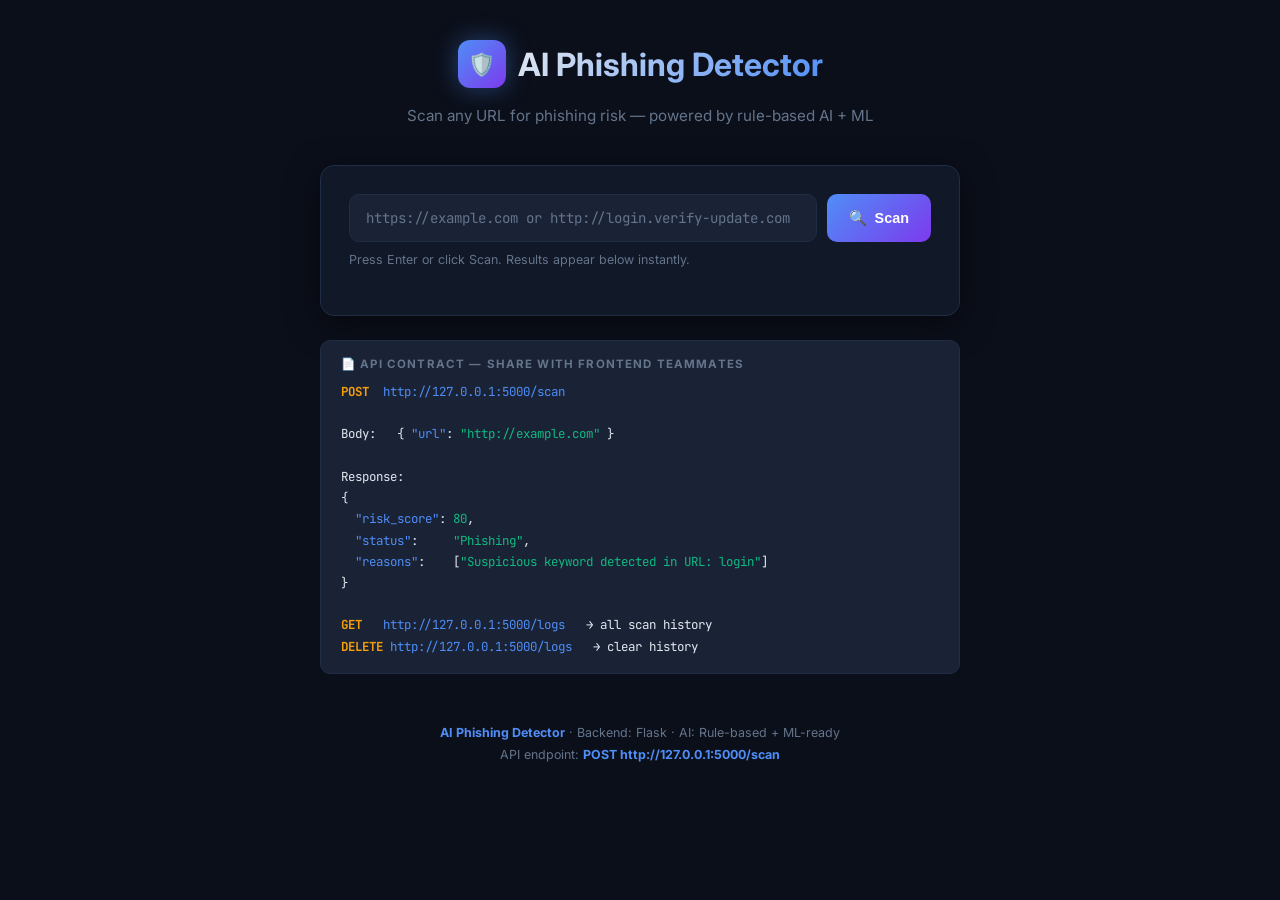
==== frontend/index.html @ 64badcbd "Added test frontend UI" ====
<!DOCTYPE html>
<html lang="en">
<head>
  <meta charset="UTF-8" />
  <meta name="viewport" content="width=device-width, initial-scale=1.0" />
  <title>AI Phishing Detector</title>
  <meta name="description" content="Real-time AI-powered phishing URL detection. Scan any URL instantly for phishing risk score, status, and detailed reasons." />
  <link rel="preconnect" href="https://fonts.googleapis.com" />
  <link rel="preconnect" href="https://fonts.gstatic.com" crossorigin />
  <link href="https://fonts.googleapis.com/css2?family=Inter:wght@300;400;500;600;700&family=JetBrains+Mono:wght@400;600&display=swap" rel="stylesheet" />
  <style>
    /* ── Design tokens ─────────────────────────────────────────── */
    :root {
      --bg:        #0b0f1a;
      --surface:   #111827;
      --surface2:  #1a2235;
      --border:    #1f2d45;
      --accent:    #4f8ef7;
      --accent-glow: rgba(79,142,247,0.25);
      --safe:      #10b981;
      --safe-bg:   rgba(16,185,129,0.12);
      --warn:      #f59e0b;
      --warn-bg:   rgba(245,158,11,0.12);
      --danger:    #ef4444;
      --danger-bg: rgba(239,68,68,0.12);
      --text:      #e2e8f0;
      --muted:     #64748b;
      --radius:    14px;
      --shadow:    0 8px 32px rgba(0,0,0,0.5);
    }

    /* ── Reset ─────────────────────────────────────────────────── */
    *, *::before, *::after { box-sizing: border-box; margin: 0; padding: 0; }
    html { scroll-behavior: smooth; }
    body {
      font-family: 'Inter', sans-serif;
      background: var(--bg);
      color: var(--text);
      min-height: 100vh;
      display: flex;
      flex-direction: column;
      align-items: center;
      padding: 40px 16px 80px;
    }

    /* ── Header ────────────────────────────────────────────────── */
    header {
      text-align: center;
      margin-bottom: 40px;
    }
    .logo {
      display: inline-flex;
      align-items: center;
      gap: 12px;
      margin-bottom: 12px;
    }
    .shield-icon {
      width: 48px; height: 48px;
      background: linear-gradient(135deg, #4f8ef7, #7c3aed);
      border-radius: 12px;
      display: flex; align-items: center; justify-content: center;
      font-size: 22px;
      box-shadow: 0 0 24px rgba(79,142,247,0.4);
      animation: pulse-glow 3s ease-in-out infinite;
    }
    @keyframes pulse-glow {
      0%, 100% { box-shadow: 0 0 24px rgba(79,142,247,0.4); }
      50%       { box-shadow: 0 0 40px rgba(79,142,247,0.7); }
    }
    header h1 {
      font-size: 2rem; font-weight: 700;
      background: linear-gradient(135deg, #e2e8f0, #4f8ef7);
      -webkit-background-clip: text; -webkit-text-fill-color: transparent;
    }
    header p { color: var(--muted); font-size: 0.95rem; margin-top: 6px; }

    /* ── Card wrapper ──────────────────────────────────────────── */
    .card {
      background: var(--surface);
      border: 1px solid var(--border);
      border-radius: var(--radius);
      padding: 28px;
      box-shadow: var(--shadow);
      width: 100%; max-width: 640px;
    }

    /* ── Search bar ────────────────────────────────────────────── */
    .input-row {
      display: flex; gap: 10px;
      margin-bottom: 10px;
    }
    #urlInput {
      flex: 1;
      background: var(--surface2);
      border: 1px solid var(--border);
      border-radius: 10px;
      padding: 14px 16px;
      color: var(--text);
      font-family: 'JetBrains Mono', monospace;
      font-size: 0.88rem;
      outline: none;
      transition: border-color 0.2s, box-shadow 0.2s;
    }
    #urlInput::placeholder { color: var(--muted); }
    #urlInput:focus {
      border-color: var(--accent);
      box-shadow: 0 0 0 3px var(--accent-glow);
    }
    #scanBtn {
      background: linear-gradient(135deg, #4f8ef7, #7c3aed);
      border: none; border-radius: 10px;
      color: #fff; font-weight: 600; font-size: 0.9rem;
      padding: 14px 22px; cursor: pointer;
      white-space: nowrap;
      transition: opacity 0.2s, transform 0.1s;
      display: flex; align-items: center; gap: 8px;
    }
    #scanBtn:hover  { opacity: 0.9; }
    #scanBtn:active { transform: scale(0.97); }
    #scanBtn:disabled { opacity: 0.5; cursor: not-allowed; }

    .hint { color: var(--muted); font-size: 0.78rem; margin-bottom: 20px; }

    /* ── Divider ───────────────────────────────────────────────── */
    .divider { border: none; border-top: 1px solid var(--border); margin: 20px 0; }

    /* ── Result area ───────────────────────────────────────────── */
    #resultArea { display: none; }

    /* Status badge */
    .badge {
      display: inline-block;
      padding: 5px 14px; border-radius: 999px;
      font-size: 0.78rem; font-weight: 700; letter-spacing: 0.08em;
      text-transform: uppercase;
    }
    .badge.safe    { background: var(--safe-bg);   color: var(--safe);   border: 1px solid var(--safe);   }
    .badge.warn    { background: var(--warn-bg);   color: var(--warn);   border: 1px solid var(--warn);   }
    .badge.danger  { background: var(--danger-bg); color: var(--danger); border: 1px solid var(--danger); }

    /* Score row */
    .score-row {
      display: flex; align-items: center; justify-content: space-between;
      margin-bottom: 14px;
    }
    .score-number {
      font-family: 'JetBrains Mono', monospace;
      font-size: 3rem; font-weight: 700; line-height: 1;
    }
    .score-number.safe   { color: var(--safe);   }
    .score-number.warn   { color: var(--warn);   }
    .score-number.danger { color: var(--danger); }

    /* Risk meter bar */
    .meter-track {
      height: 8px; border-radius: 999px;
      background: var(--surface2);
      overflow: hidden; margin-bottom: 20px;
    }
    .meter-fill {
      height: 100%; border-radius: 999px;
      transition: width 0.8s cubic-bezier(0.4,0,0.2,1),
                  background 0.6s ease;
    }

    /* Scanned URL */
    .scanned-url {
      font-family: 'JetBrains Mono', monospace;
      font-size: 0.8rem; color: var(--muted);
      word-break: break-all; margin-bottom: 16px;
    }
    .scanned-url span { color: var(--accent); }

    /* Reasons list */
    .reasons-label {
      font-size: 0.78rem; font-weight: 600;
      color: var(--muted); text-transform: uppercase;
      letter-spacing: 0.08em; margin-bottom: 10px;
    }
    #reasonsList { list-style: none; display: flex; flex-direction: column; gap: 8px; }
    #reasonsList li {
      display: flex; align-items: flex-start; gap: 10px;
      background: var(--surface2);
      border: 1px solid var(--border);
      border-radius: 8px;
      padding: 10px 14px;
      font-size: 0.875rem;
      line-height: 1.5;
      animation: slide-in 0.3s ease both;
    }
    #reasonsList li .icon { font-size: 1rem; flex-shrink: 0; margin-top: 1px; }
    @keyframes slide-in {
      from { opacity: 0; transform: translateY(6px); }
      to   { opacity: 1; transform: translateY(0);   }
    }

    /* Error box */
    #errorBox {
      display: none;
      background: var(--danger-bg);
      border: 1px solid var(--danger);
      border-radius: 10px;
      padding: 12px 16px;
      color: var(--danger);
      font-size: 0.875rem;
      margin-top: 12px;
    }

    /* Spinner */
    .spinner {
      width: 18px; height: 18px;
      border: 2px solid rgba(255,255,255,0.3);
      border-top-color: #fff;
      border-radius: 50%;
      animation: spin 0.7s linear infinite;
    }
    @keyframes spin { to { transform: rotate(360deg); } }

    /* ── History section ───────────────────────────────────────── */
    #historySection {
      display: none;
      margin-top: 28px; width: 100%; max-width: 640px;
    }
    #historySection h2 {
      font-size: 0.95rem; font-weight: 600;
      color: var(--muted); margin-bottom: 12px;
      display: flex; align-items: center; gap: 8px;
    }
    #historySection h2 .count-pill {
      background: var(--surface2);
      border: 1px solid var(--border);
      border-radius: 999px;
      font-size: 0.72rem; padding: 2px 8px;
      color: var(--accent);
    }
    .history-table { width: 100%; border-collapse: collapse; }
    .history-table th {
      text-align: left; font-size: 0.72rem;
      color: var(--muted); font-weight: 600;
      text-transform: uppercase; letter-spacing: 0.06em;
      padding: 0 12px 10px;
    }
    .history-table td {
      padding: 10px 12px;
      font-size: 0.82rem;
      border-top: 1px solid var(--border);
      vertical-align: middle;
    }
    .history-table tr:first-child td { border-top: none; }
    .history-table .url-cell {
      font-family: 'JetBrains Mono', monospace;
      max-width: 240px; overflow: hidden;
      text-overflow: ellipsis; white-space: nowrap;
      color: var(--muted);
    }
    .history-table .score-cell {
      font-family: 'JetBrains Mono', monospace;
      font-weight: 600;
    }

    /* ── Footer ─────────────────────────────────────────────────── */
    footer {
      margin-top: 48px; color: var(--muted);
      font-size: 0.78rem; text-align: center; line-height: 1.8;
    }
    footer strong { color: var(--accent); }

    /* ── API contract box ─────────────────────────────────────── */
    .api-box {
      margin-top: 24px;
      background: var(--surface2);
      border: 1px solid var(--border);
      border-radius: 10px;
      padding: 16px 20px;
    }
    .api-box .api-title {
      font-size: 0.72rem; font-weight: 700;
      text-transform: uppercase; letter-spacing: 0.1em;
      color: var(--muted); margin-bottom: 10px;
    }
    .api-box pre {
      font-family: 'JetBrains Mono', monospace;
      font-size: 0.78rem;
      color: var(--text);
      white-space: pre-wrap;
      line-height: 1.7;
    }
    .api-box .method { color: #f59e0b; font-weight: 700; }
    .api-box .key    { color: #4f8ef7; }
    .api-box .val    { color: #10b981; }
    .api-box .url-c  { color: var(--accent); }
  </style>
</head>
<body>

  <!-- Header -->
  <header>
    <div class="logo">
      <div class="shield-icon">🛡️</div>
      <h1>AI Phishing Detector</h1>
    </div>
    <p>Scan any URL for phishing risk — powered by rule-based AI + ML</p>
  </header>

  <!-- Scanner card -->
  <div class="card">
    <div class="input-row">
      <input
        id="urlInput"
        type="url"
        placeholder="https://example.com or http://login.verify-update.com"
        autocomplete="off"
        spellcheck="false"
      />
      <button id="scanBtn" onclick="scan()">
        <span id="btnIcon">🔍</span>
        <span id="btnText">Scan</span>
      </button>
    </div>
    <p class="hint">Press Enter or click Scan. Results appear below instantly.</p>

    <!-- Error -->
    <div id="errorBox"></div>

    <!-- Result -->
    <div id="resultArea">
      <hr class="divider" />
      <div class="score-row">
        <div>
          <div class="reasons-label" style="margin-bottom:4px">Risk Score</div>
          <span id="scoreNumber" class="score-number">0</span>
          <span style="color:var(--muted);font-size:1.1rem"> / 100</span>
        </div>
        <span id="statusBadge" class="badge">—</span>
      </div>

      <div class="meter-track">
        <div id="meterFill" class="meter-fill" style="width:0%"></div>
      </div>

      <p class="scanned-url">URL: <span id="scannedUrl"></span></p>

      <div class="reasons-label">Why this score?</div>
      <ul id="reasonsList"></ul>
    </div>
  </div>

  <!-- API contract (for Tanish / frontend teammate) -->
  <div style="width:100%;max-width:640px">
    <div class="api-box">
      <div class="api-title">📄 API Contract — share with frontend teammates</div>
      <pre>
<span class="method">POST</span>  <span class="url-c">http://127.0.0.1:5000/scan</span>

Body:   { <span class="key">"url"</span>: <span class="val">"http://example.com"</span> }

Response:
{
  <span class="key">"risk_score"</span>: <span class="val">80</span>,
  <span class="key">"status"</span>:     <span class="val">"Phishing"</span>,
  <span class="key">"reasons"</span>:    [<span class="val">"Suspicious keyword detected in URL: login"</span>]
}

<span class="method">GET</span>   <span class="url-c">http://127.0.0.1:5000/logs</span>   → all scan history
<span class="method">DELETE</span> <span class="url-c">http://127.0.0.1:5000/logs</span>   → clear history</pre>
    </div>
  </div>

  <!-- Scan history -->
  <section id="historySection">
    <h2>
      Scan History
      <span class="count-pill" id="historyCount">0 scans</span>
    </h2>
    <div class="card" style="padding:0;overflow:hidden">
      <table class="history-table">
        <thead>
          <tr>
            <th>URL</th>
            <th>Score</th>
            <th>Status</th>
            <th>Time</th>
          </tr>
        </thead>
        <tbody id="historyBody"></tbody>
      </table>
    </div>
  </section>

  <!-- Footer -->
  <footer>
    <strong>AI Phishing Detector</strong> · Backend: Flask · AI: Rule-based + ML-ready<br/>
    API endpoint: <strong>POST http://127.0.0.1:5000/scan</strong>
  </footer>

  <script src="script.js"></script>
</body>
</html>
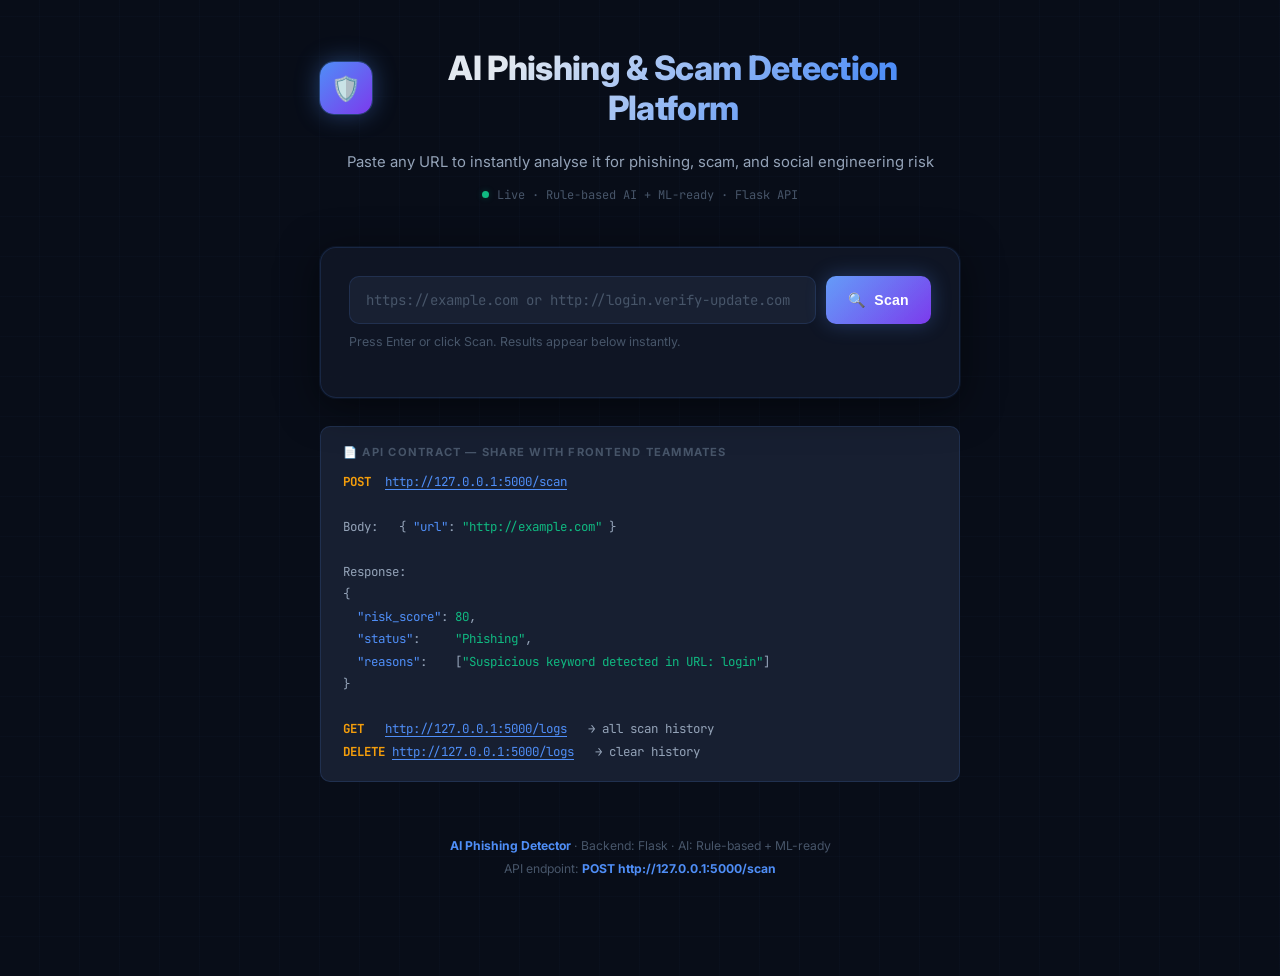
==== commit c410e087: "Added phishing scanner frontend interface" ====
--- a/frontend/index.html
+++ b/frontend/index.html
@@ -1,317 +1,41 @@
 <!DOCTYPE html>
 <html lang="en">
+
 <head>
   <meta charset="UTF-8" />
   <meta name="viewport" content="width=device-width, initial-scale=1.0" />
-  <title>AI Phishing Detector</title>
-  <meta name="description" content="Real-time AI-powered phishing URL detection. Scan any URL instantly for phishing risk score, status, and detailed reasons." />
+  <title>AI Phishing &amp; Scam Detection Platform</title>
+  <meta name="description"
+    content="Real-time AI-powered phishing and scam URL detection. Scan any URL instantly for risk score, threat status, and detailed reasons." />
   <link rel="preconnect" href="https://fonts.googleapis.com" />
   <link rel="preconnect" href="https://fonts.gstatic.com" crossorigin />
-  <link href="https://fonts.googleapis.com/css2?family=Inter:wght@300;400;500;600;700&family=JetBrains+Mono:wght@400;600&display=swap" rel="stylesheet" />
-  <style>
-    /* ── Design tokens ─────────────────────────────────────────── */
-    :root {
-      --bg:        #0b0f1a;
-      --surface:   #111827;
-      --surface2:  #1a2235;
-      --border:    #1f2d45;
-      --accent:    #4f8ef7;
-      --accent-glow: rgba(79,142,247,0.25);
-      --safe:      #10b981;
-      --safe-bg:   rgba(16,185,129,0.12);
-      --warn:      #f59e0b;
-      --warn-bg:   rgba(245,158,11,0.12);
-      --danger:    #ef4444;
-      --danger-bg: rgba(239,68,68,0.12);
-      --text:      #e2e8f0;
-      --muted:     #64748b;
-      --radius:    14px;
-      --shadow:    0 8px 32px rgba(0,0,0,0.5);
-    }
+  <link
+    href="https://fonts.googleapis.com/css2?family=Inter:wght@300;400;500;600;700;800&family=JetBrains+Mono:wght@400;600&display=swap"
+    rel="stylesheet" />
+  <link rel="stylesheet" href="style.css" />
 
-    /* ── Reset ─────────────────────────────────────────────────── */
-    *, *::before, *::after { box-sizing: border-box; margin: 0; padding: 0; }
-    html { scroll-behavior: smooth; }
-    body {
-      font-family: 'Inter', sans-serif;
-      background: var(--bg);
-      color: var(--text);
-      min-height: 100vh;
-      display: flex;
-      flex-direction: column;
-      align-items: center;
-      padding: 40px 16px 80px;
-    }
+</head>
 
-    /* ── Header ────────────────────────────────────────────────── */
-    header {
-      text-align: center;
-      margin-bottom: 40px;
-    }
-    .logo {
-      display: inline-flex;
-      align-items: center;
-      gap: 12px;
-      margin-bottom: 12px;
-    }
-    .shield-icon {
-      width: 48px; height: 48px;
-      background: linear-gradient(135deg, #4f8ef7, #7c3aed);
-      border-radius: 12px;
-      display: flex; align-items: center; justify-content: center;
-      font-size: 22px;
-      box-shadow: 0 0 24px rgba(79,142,247,0.4);
-      animation: pulse-glow 3s ease-in-out infinite;
-    }
-    @keyframes pulse-glow {
-      0%, 100% { box-shadow: 0 0 24px rgba(79,142,247,0.4); }
-      50%       { box-shadow: 0 0 40px rgba(79,142,247,0.7); }
-    }
-    header h1 {
-      font-size: 2rem; font-weight: 700;
-      background: linear-gradient(135deg, #e2e8f0, #4f8ef7);
-      -webkit-background-clip: text; -webkit-text-fill-color: transparent;
-    }
-    header p { color: var(--muted); font-size: 0.95rem; margin-top: 6px; }
-
-    /* ── Card wrapper ──────────────────────────────────────────── */
-    .card {
-      background: var(--surface);
-      border: 1px solid var(--border);
-      border-radius: var(--radius);
-      padding: 28px;
-      box-shadow: var(--shadow);
-      width: 100%; max-width: 640px;
-    }
-
-    /* ── Search bar ────────────────────────────────────────────── */
-    .input-row {
-      display: flex; gap: 10px;
-      margin-bottom: 10px;
-    }
-    #urlInput {
-      flex: 1;
-      background: var(--surface2);
-      border: 1px solid var(--border);
-      border-radius: 10px;
-      padding: 14px 16px;
-      color: var(--text);
-      font-family: 'JetBrains Mono', monospace;
-      font-size: 0.88rem;
-      outline: none;
-      transition: border-color 0.2s, box-shadow 0.2s;
-    }
-    #urlInput::placeholder { color: var(--muted); }
-    #urlInput:focus {
-      border-color: var(--accent);
-      box-shadow: 0 0 0 3px var(--accent-glow);
-    }
-    #scanBtn {
-      background: linear-gradient(135deg, #4f8ef7, #7c3aed);
-      border: none; border-radius: 10px;
-      color: #fff; font-weight: 600; font-size: 0.9rem;
-      padding: 14px 22px; cursor: pointer;
-      white-space: nowrap;
-      transition: opacity 0.2s, transform 0.1s;
-      display: flex; align-items: center; gap: 8px;
-    }
-    #scanBtn:hover  { opacity: 0.9; }
-    #scanBtn:active { transform: scale(0.97); }
-    #scanBtn:disabled { opacity: 0.5; cursor: not-allowed; }
-
-    .hint { color: var(--muted); font-size: 0.78rem; margin-bottom: 20px; }
-
-    /* ── Divider ───────────────────────────────────────────────── */
-    .divider { border: none; border-top: 1px solid var(--border); margin: 20px 0; }
-
-    /* ── Result area ───────────────────────────────────────────── */
-    #resultArea { display: none; }
-
-    /* Status badge */
-    .badge {
-      display: inline-block;
-      padding: 5px 14px; border-radius: 999px;
-      font-size: 0.78rem; font-weight: 700; letter-spacing: 0.08em;
-      text-transform: uppercase;
-    }
-    .badge.safe    { background: var(--safe-bg);   color: var(--safe);   border: 1px solid var(--safe);   }
-    .badge.warn    { background: var(--warn-bg);   color: var(--warn);   border: 1px solid var(--warn);   }
-    .badge.danger  { background: var(--danger-bg); color: var(--danger); border: 1px solid var(--danger); }
-
-    /* Score row */
-    .score-row {
-      display: flex; align-items: center; justify-content: space-between;
-      margin-bottom: 14px;
-    }
-    .score-number {
-      font-family: 'JetBrains Mono', monospace;
-      font-size: 3rem; font-weight: 700; line-height: 1;
-    }
-    .score-number.safe   { color: var(--safe);   }
-    .score-number.warn   { color: var(--warn);   }
-    .score-number.danger { color: var(--danger); }
-
-    /* Risk meter bar */
-    .meter-track {
-      height: 8px; border-radius: 999px;
-      background: var(--surface2);
-      overflow: hidden; margin-bottom: 20px;
-    }
-    .meter-fill {
-      height: 100%; border-radius: 999px;
-      transition: width 0.8s cubic-bezier(0.4,0,0.2,1),
-                  background 0.6s ease;
-    }
-
-    /* Scanned URL */
-    .scanned-url {
-      font-family: 'JetBrains Mono', monospace;
-      font-size: 0.8rem; color: var(--muted);
-      word-break: break-all; margin-bottom: 16px;
-    }
-    .scanned-url span { color: var(--accent); }
-
-    /* Reasons list */
-    .reasons-label {
-      font-size: 0.78rem; font-weight: 600;
-      color: var(--muted); text-transform: uppercase;
-      letter-spacing: 0.08em; margin-bottom: 10px;
-    }
-    #reasonsList { list-style: none; display: flex; flex-direction: column; gap: 8px; }
-    #reasonsList li {
-      display: flex; align-items: flex-start; gap: 10px;
-      background: var(--surface2);
-      border: 1px solid var(--border);
-      border-radius: 8px;
-      padding: 10px 14px;
-      font-size: 0.875rem;
-      line-height: 1.5;
-      animation: slide-in 0.3s ease both;
-    }
-    #reasonsList li .icon { font-size: 1rem; flex-shrink: 0; margin-top: 1px; }
-    @keyframes slide-in {
-      from { opacity: 0; transform: translateY(6px); }
-      to   { opacity: 1; transform: translateY(0);   }
-    }
-
-    /* Error box */
-    #errorBox {
-      display: none;
-      background: var(--danger-bg);
-      border: 1px solid var(--danger);
-      border-radius: 10px;
-      padding: 12px 16px;
-      color: var(--danger);
-      font-size: 0.875rem;
-      margin-top: 12px;
-    }
-
-    /* Spinner */
-    .spinner {
-      width: 18px; height: 18px;
-      border: 2px solid rgba(255,255,255,0.3);
-      border-top-color: #fff;
-      border-radius: 50%;
-      animation: spin 0.7s linear infinite;
-    }
-    @keyframes spin { to { transform: rotate(360deg); } }
-
-    /* ── History section ───────────────────────────────────────── */
-    #historySection {
-      display: none;
-      margin-top: 28px; width: 100%; max-width: 640px;
-    }
-    #historySection h2 {
-      font-size: 0.95rem; font-weight: 600;
-      color: var(--muted); margin-bottom: 12px;
-      display: flex; align-items: center; gap: 8px;
-    }
-    #historySection h2 .count-pill {
-      background: var(--surface2);
-      border: 1px solid var(--border);
-      border-radius: 999px;
-      font-size: 0.72rem; padding: 2px 8px;
-      color: var(--accent);
-    }
-    .history-table { width: 100%; border-collapse: collapse; }
-    .history-table th {
-      text-align: left; font-size: 0.72rem;
-      color: var(--muted); font-weight: 600;
-      text-transform: uppercase; letter-spacing: 0.06em;
-      padding: 0 12px 10px;
-    }
-    .history-table td {
-      padding: 10px 12px;
-      font-size: 0.82rem;
-      border-top: 1px solid var(--border);
-      vertical-align: middle;
-    }
-    .history-table tr:first-child td { border-top: none; }
-    .history-table .url-cell {
-      font-family: 'JetBrains Mono', monospace;
-      max-width: 240px; overflow: hidden;
-      text-overflow: ellipsis; white-space: nowrap;
-      color: var(--muted);
-    }
-    .history-table .score-cell {
-      font-family: 'JetBrains Mono', monospace;
-      font-weight: 600;
-    }
-
-    /* ── Footer ─────────────────────────────────────────────────── */
-    footer {
-      margin-top: 48px; color: var(--muted);
-      font-size: 0.78rem; text-align: center; line-height: 1.8;
-    }
-    footer strong { color: var(--accent); }
-
-    /* ── API contract box ─────────────────────────────────────── */
-    .api-box {
-      margin-top: 24px;
-      background: var(--surface2);
-      border: 1px solid var(--border);
-      border-radius: 10px;
-      padding: 16px 20px;
-    }
-    .api-box .api-title {
-      font-size: 0.72rem; font-weight: 700;
-      text-transform: uppercase; letter-spacing: 0.1em;
-      color: var(--muted); margin-bottom: 10px;
-    }
-    .api-box pre {
-      font-family: 'JetBrains Mono', monospace;
-      font-size: 0.78rem;
-      color: var(--text);
-      white-space: pre-wrap;
-      line-height: 1.7;
-    }
-    .api-box .method { color: #f59e0b; font-weight: 700; }
-    .api-box .key    { color: #4f8ef7; }
-    .api-box .val    { color: #10b981; }
-    .api-box .url-c  { color: var(--accent); }
-  </style>
-</head>
 <body>
 
   <!-- Header -->
   <header>
     <div class="logo">
       <div class="shield-icon">🛡️</div>
-      <h1>AI Phishing Detector</h1>
+      <h1>AI Phishing &amp; Scam Detection Platform</h1>
     </div>
-    <p>Scan any URL for phishing risk — powered by rule-based AI + ML</p>
+    <p>Paste any URL to instantly analyse it for phishing, scam, and social engineering risk</p>
+    <div class="node-row">
+      <span class="node-dot"></span>
+      Live · Rule-based AI + ML-ready · Flask API
+    </div>
   </header>
 
   <!-- Scanner card -->
   <div class="card">
     <div class="input-row">
-      <input
-        id="urlInput"
-        type="url"
-        placeholder="https://example.com or http://login.verify-update.com"
-        autocomplete="off"
-        spellcheck="false"
-      />
+      <input id="urlInput" type="url" placeholder="https://example.com or http://login.verify-update.com"
+        autocomplete="off" spellcheck="false" />
       <button id="scanBtn" onclick="scan()">
         <span id="btnIcon">🔍</span>
         <span id="btnText">Scan</span>
@@ -329,7 +53,7 @@
         <div>
           <div class="reasons-label" style="margin-bottom:4px">Risk Score</div>
           <span id="scoreNumber" class="score-number">0</span>
-          <span style="color:var(--muted);font-size:1.1rem"> / 100</span>
+          <span class="score-out-of"> / 100</span>
         </div>
         <span id="statusBadge" class="badge">—</span>
       </div>
@@ -389,10 +113,11 @@
 
   <!-- Footer -->
   <footer>
-    <strong>AI Phishing Detector</strong> · Backend: Flask · AI: Rule-based + ML-ready<br/>
+    <strong>AI Phishing Detector</strong> · Backend: Flask · AI: Rule-based + ML-ready<br />
     API endpoint: <strong>POST http://127.0.0.1:5000/scan</strong>
   </footer>
 
   <script src="script.js"></script>
 </body>
-</html>
+
+</html>
--- a/frontend/style.css
+++ b/frontend/style.css
@@ -0,0 +1,525 @@
+/*
+ * style.css — AI Phishing & Scam Detection Platform
+ * ==================================================
+ * Cybersecurity-themed dark UI with glassmorphism, glow effects,
+ * animated badges, and a risk meter. Written in Vanilla CSS.
+ */
+
+/* ── Design tokens ──────────────────────────────────────────────────────────*/
+:root {
+  --bg:           #080d18;
+  --bg-grid:      repeating-linear-gradient(
+                    0deg,
+                    transparent,
+                    transparent 39px,
+                    rgba(79,142,247,0.04) 40px
+                  ),
+                  repeating-linear-gradient(
+                    90deg,
+                    transparent,
+                    transparent 39px,
+                    rgba(79,142,247,0.04) 40px
+                  );
+  --surface:      rgba(17, 24, 39, 0.85);
+  --surface2:     rgba(26, 34, 53, 0.9);
+  --glass:        rgba(255,255,255,0.03);
+  --border:       rgba(79,142,247,0.15);
+  --border-hover: rgba(79,142,247,0.35);
+  --accent:       #4f8ef7;
+  --accent2:      #7c3aed;
+  --accent-glow:  rgba(79,142,247,0.22);
+  --safe:         #10b981;
+  --safe-bg:      rgba(16,185,129,0.1);
+  --safe-glow:    rgba(16,185,129,0.25);
+  --warn:         #f59e0b;
+  --warn-bg:      rgba(245,158,11,0.1);
+  --warn-glow:    rgba(245,158,11,0.25);
+  --danger:       #ef4444;
+  --danger-bg:    rgba(239,68,68,0.1);
+  --danger-glow:  rgba(239,68,68,0.25);
+  --text:         #e2e8f0;
+  --text-dim:     #94a3b8;
+  --muted:        #475569;
+  --radius:       16px;
+  --radius-sm:    10px;
+  --shadow:       0 8px 40px rgba(0,0,0,0.6);
+  --shadow-card:  0 0 0 1px rgba(79,142,247,0.08),
+                  0 8px 40px rgba(0,0,0,0.5);
+}
+
+/* ── Reset ──────────────────────────────────────────────────────────────────*/
+*, *::before, *::after {
+  box-sizing: border-box;
+  margin: 0;
+  padding: 0;
+}
+html {
+  scroll-behavior: smooth;
+}
+body {
+  font-family: 'Inter', sans-serif;
+  background-color: var(--bg);
+  background-image: var(--bg-grid);
+  color: var(--text);
+  min-height: 100vh;
+  display: flex;
+  flex-direction: column;
+  align-items: center;
+  padding: 48px 16px 96px;
+  -webkit-font-smoothing: antialiased;
+}
+
+/* ── Scrollbar ───────────────────────────────────────────────────────────────*/
+::-webkit-scrollbar          { width: 6px; }
+::-webkit-scrollbar-track    { background: var(--bg); }
+::-webkit-scrollbar-thumb    { background: var(--border); border-radius: 3px; }
+::-webkit-scrollbar-thumb:hover { background: var(--accent); }
+
+/* ── Header ─────────────────────────────────────────────────────────────────*/
+header {
+  text-align: center;
+  margin-bottom: 44px;
+  max-width: 640px;
+}
+.logo {
+  display: inline-flex;
+  align-items: center;
+  gap: 14px;
+  margin-bottom: 14px;
+}
+.shield-icon {
+  width: 52px;
+  height: 52px;
+  background: linear-gradient(135deg, var(--accent), var(--accent2));
+  border-radius: 14px;
+  display: flex;
+  align-items: center;
+  justify-content: center;
+  font-size: 24px;
+  box-shadow: 0 0 0 1px rgba(79,142,247,0.3),
+              0 0 24px rgba(79,142,247,0.4);
+  animation: pulse-glow 3s ease-in-out infinite;
+  flex-shrink: 0;
+}
+@keyframes pulse-glow {
+  0%, 100% { box-shadow: 0 0 0 1px rgba(79,142,247,0.3), 0 0 24px rgba(79,142,247,0.4); }
+  50%       { box-shadow: 0 0 0 1px rgba(79,142,247,0.5), 0 0 48px rgba(79,142,247,0.7); }
+}
+header h1 {
+  font-size: clamp(1.5rem, 4vw, 2.1rem);
+  font-weight: 800;
+  letter-spacing: -0.02em;
+  background: linear-gradient(135deg, #e2e8f0 20%, var(--accent) 80%);
+  -webkit-background-clip: text;
+  -webkit-text-fill-color: transparent;
+  background-clip: text;
+  line-height: 1.2;
+}
+header p {
+  color: var(--text-dim);
+  font-size: 0.93rem;
+  margin-top: 8px;
+  line-height: 1.5;
+}
+
+/* ── Scan node indicator ─────────────────────────────────────────────────────*/
+.node-row {
+  display: flex;
+  align-items: center;
+  justify-content: center;
+  gap: 8px;
+  margin-top: 14px;
+  font-size: 0.75rem;
+  color: var(--muted);
+  font-family: 'JetBrains Mono', monospace;
+}
+.node-dot {
+  width: 7px;
+  height: 7px;
+  background: var(--safe);
+  border-radius: 50%;
+  box-shadow: 0 0 6px var(--safe-glow);
+  animation: blink 1.8s ease-in-out infinite;
+}
+@keyframes blink {
+  0%, 100% { opacity: 1; }
+  50%       { opacity: 0.3; }
+}
+
+/* ── Card ────────────────────────────────────────────────────────────────────*/
+.card {
+  background: var(--surface);
+  border: 1px solid var(--border);
+  border-radius: var(--radius);
+  padding: 28px;
+  box-shadow: var(--shadow-card);
+  width: 100%;
+  max-width: 640px;
+  backdrop-filter: blur(12px);
+  -webkit-backdrop-filter: blur(12px);
+  transition: border-color 0.3s;
+}
+.card:hover {
+  border-color: var(--border-hover);
+}
+
+/* ── Input row ───────────────────────────────────────────────────────────────*/
+.input-row {
+  display: flex;
+  gap: 10px;
+  margin-bottom: 10px;
+}
+#urlInput {
+  flex: 1;
+  background: var(--surface2);
+  border: 1px solid var(--border);
+  border-radius: var(--radius-sm);
+  padding: 14px 16px;
+  color: var(--text);
+  font-family: 'JetBrains Mono', monospace;
+  font-size: 0.875rem;
+  outline: none;
+  transition: border-color 0.2s, box-shadow 0.2s;
+}
+#urlInput::placeholder {
+  color: var(--muted);
+}
+#urlInput:focus {
+  border-color: var(--accent);
+  box-shadow: 0 0 0 3px var(--accent-glow);
+}
+
+/* ── Scan button ─────────────────────────────────────────────────────────────*/
+#scanBtn {
+  background: linear-gradient(135deg, var(--accent), var(--accent2));
+  border: none;
+  border-radius: var(--radius-sm);
+  color: #fff;
+  font-weight: 700;
+  font-size: 0.88rem;
+  letter-spacing: 0.02em;
+  padding: 14px 22px;
+  cursor: pointer;
+  white-space: nowrap;
+  display: flex;
+  align-items: center;
+  gap: 8px;
+  position: relative;
+  overflow: hidden;
+  transition: opacity 0.2s, transform 0.1s, box-shadow 0.2s;
+  box-shadow: 0 0 20px rgba(79,142,247,0.3);
+}
+#scanBtn::before {
+  content: '';
+  position: absolute;
+  inset: 0;
+  background: linear-gradient(135deg, rgba(255,255,255,0.12), transparent);
+  pointer-events: none;
+}
+#scanBtn:hover {
+  opacity: 0.9;
+  box-shadow: 0 0 32px rgba(79,142,247,0.5);
+}
+#scanBtn:active {
+  transform: scale(0.97);
+}
+#scanBtn:disabled {
+  opacity: 0.5;
+  cursor: not-allowed;
+  box-shadow: none;
+}
+
+/* ── Hint text ───────────────────────────────────────────────────────────────*/
+.hint {
+  color: var(--muted);
+  font-size: 0.775rem;
+  margin-bottom: 20px;
+}
+
+/* ── Divider ─────────────────────────────────────────────────────────────────*/
+.divider {
+  border: none;
+  border-top: 1px solid var(--border);
+  margin: 22px 0;
+}
+
+/* ── Result area ─────────────────────────────────────────────────────────────*/
+#resultArea {
+  display: none;
+}
+
+/* ── Status badges ───────────────────────────────────────────────────────────*/
+.badge {
+  display: inline-block;
+  padding: 5px 15px;
+  border-radius: 999px;
+  font-size: 0.75rem;
+  font-weight: 800;
+  letter-spacing: 0.1em;
+  text-transform: uppercase;
+}
+.badge.safe {
+  background: var(--safe-bg);
+  color: var(--safe);
+  border: 1px solid var(--safe);
+  box-shadow: 0 0 10px var(--safe-glow);
+}
+.badge.warn {
+  background: var(--warn-bg);
+  color: var(--warn);
+  border: 1px solid var(--warn);
+  box-shadow: 0 0 10px var(--warn-glow);
+}
+.badge.danger {
+  background: var(--danger-bg);
+  color: var(--danger);
+  border: 1px solid var(--danger);
+  box-shadow: 0 0 10px var(--danger-glow);
+}
+
+/* ── Score row ───────────────────────────────────────────────────────────────*/
+.score-row {
+  display: flex;
+  align-items: center;
+  justify-content: space-between;
+  margin-bottom: 16px;
+}
+.score-number {
+  font-family: 'JetBrains Mono', monospace;
+  font-size: 3.2rem;
+  font-weight: 700;
+  line-height: 1;
+  transition: color 0.4s;
+}
+.score-number.safe   { color: var(--safe); text-shadow: 0 0 20px var(--safe-glow); }
+.score-number.warn   { color: var(--warn); text-shadow: 0 0 20px var(--warn-glow); }
+.score-number.danger { color: var(--danger); text-shadow: 0 0 20px var(--danger-glow); }
+.score-out-of {
+  color: var(--muted);
+  font-size: 1.1rem;
+  font-family: 'JetBrains Mono', monospace;
+}
+
+/* ── Risk meter ──────────────────────────────────────────────────────────────*/
+.meter-track {
+  height: 8px;
+  border-radius: 999px;
+  background: var(--surface2);
+  overflow: hidden;
+  margin-bottom: 22px;
+  position: relative;
+}
+.meter-fill {
+  height: 100%;
+  border-radius: 999px;
+  width: 0%;
+  transition: width 0.9s cubic-bezier(0.4, 0, 0.2, 1),
+              background 0.5s ease;
+}
+
+/* ── Scanned URL display ─────────────────────────────────────────────────────*/
+.scanned-url {
+  font-family: 'JetBrains Mono', monospace;
+  font-size: 0.78rem;
+  color: var(--muted);
+  word-break: break-all;
+  margin-bottom: 18px;
+  padding: 8px 12px;
+  background: var(--glass);
+  border: 1px solid var(--border);
+  border-radius: 8px;
+}
+.scanned-url span {
+  color: var(--accent);
+}
+
+/* ── Reasons section ─────────────────────────────────────────────────────────*/
+.reasons-label {
+  font-size: 0.72rem;
+  font-weight: 700;
+  color: var(--muted);
+  text-transform: uppercase;
+  letter-spacing: 0.1em;
+  margin-bottom: 10px;
+}
+#reasonsList {
+  list-style: none;
+  display: flex;
+  flex-direction: column;
+  gap: 8px;
+}
+#reasonsList li {
+  display: flex;
+  align-items: flex-start;
+  gap: 11px;
+  background: var(--surface2);
+  border: 1px solid var(--border);
+  border-radius: 8px;
+  padding: 11px 14px;
+  font-size: 0.875rem;
+  line-height: 1.5;
+  color: var(--text-dim);
+  animation: slide-in 0.35s ease both;
+  transition: border-color 0.2s;
+}
+#reasonsList li:hover {
+  border-color: var(--border-hover);
+  color: var(--text);
+}
+#reasonsList li .icon {
+  font-size: 1rem;
+  flex-shrink: 0;
+  margin-top: 1px;
+}
+
+/* ── Error box ───────────────────────────────────────────────────────────────*/
+#errorBox {
+  display: none;
+  background: var(--danger-bg);
+  border: 1px solid var(--danger);
+  border-radius: var(--radius-sm);
+  padding: 12px 16px;
+  color: var(--danger);
+  font-size: 0.875rem;
+  margin-top: 12px;
+}
+
+/* ── Spinner ─────────────────────────────────────────────────────────────────*/
+.spinner {
+  width: 16px;
+  height: 16px;
+  border: 2px solid rgba(255,255,255,0.25);
+  border-top-color: #fff;
+  border-radius: 50%;
+  animation: spin 0.65s linear infinite;
+  display: inline-block;
+}
+
+/* ── History section ─────────────────────────────────────────────────────────*/
+#historySection {
+  display: none;
+  margin-top: 28px;
+  width: 100%;
+  max-width: 640px;
+}
+#historySection h2 {
+  font-size: 0.9rem;
+  font-weight: 600;
+  color: var(--text-dim);
+  margin-bottom: 12px;
+  display: flex;
+  align-items: center;
+  gap: 10px;
+}
+.count-pill {
+  background: var(--surface2);
+  border: 1px solid var(--border);
+  border-radius: 999px;
+  font-size: 0.7rem;
+  padding: 2px 10px;
+  color: var(--accent);
+  font-family: 'JetBrains Mono', monospace;
+}
+
+/* ── History table ───────────────────────────────────────────────────────────*/
+.history-table {
+  width: 100%;
+  border-collapse: collapse;
+}
+.history-table th {
+  text-align: left;
+  font-size: 0.7rem;
+  color: var(--muted);
+  font-weight: 700;
+  text-transform: uppercase;
+  letter-spacing: 0.08em;
+  padding: 0 14px 12px;
+}
+.history-table td {
+  padding: 11px 14px;
+  font-size: 0.82rem;
+  border-top: 1px solid var(--border);
+  vertical-align: middle;
+  transition: background 0.15s;
+}
+.history-table tr:hover td {
+  background: var(--glass);
+}
+.history-table .url-cell {
+  font-family: 'JetBrains Mono', monospace;
+  max-width: 220px;
+  overflow: hidden;
+  text-overflow: ellipsis;
+  white-space: nowrap;
+  color: var(--text-dim);
+}
+.history-table .score-cell {
+  font-family: 'JetBrains Mono', monospace;
+  font-weight: 700;
+}
+.history-table .time-cell {
+  color: var(--muted);
+  font-size: 0.76rem;
+}
+
+/* ── API contract box ────────────────────────────────────────────────────────*/
+.api-box {
+  margin-top: 28px;
+  background: var(--surface2);
+  border: 1px solid var(--border);
+  border-radius: var(--radius-sm);
+  padding: 18px 22px;
+}
+.api-title {
+  font-size: 0.7rem;
+  font-weight: 700;
+  text-transform: uppercase;
+  letter-spacing: 0.11em;
+  color: var(--muted);
+  margin-bottom: 12px;
+}
+.api-box pre {
+  font-family: 'JetBrains Mono', monospace;
+  font-size: 0.78rem;
+  color: var(--text-dim);
+  white-space: pre-wrap;
+  line-height: 1.8;
+}
+.api-box .method { color: var(--warn);    font-weight: 700; }
+.api-box .key    { color: var(--accent);  }
+.api-box .val    { color: var(--safe);    }
+.api-box .url-c  { color: var(--accent);  text-decoration: underline;
+                   text-underline-offset: 3px; }
+
+/* ── Footer ──────────────────────────────────────────────────────────────────*/
+footer {
+  margin-top: 52px;
+  color: var(--muted);
+  font-size: 0.76rem;
+  text-align: center;
+  line-height: 1.9;
+}
+footer strong {
+  color: var(--accent);
+}
+
+/* ── Animations ──────────────────────────────────────────────────────────────*/
+@keyframes slide-in {
+  from { opacity: 0; transform: translateY(8px); }
+  to   { opacity: 1; transform: translateY(0);   }
+}
+@keyframes spin {
+  to { transform: rotate(360deg); }
+}
+@keyframes fade-in {
+  from { opacity: 0; }
+  to   { opacity: 1; }
+}
+
+/* ── Responsive tweaks ───────────────────────────────────────────────────────*/
+@media (max-width: 480px) {
+  .input-row { flex-direction: column; }
+  #scanBtn   { width: 100%; justify-content: center; }
+  .score-number { font-size: 2.4rem; }
+  header h1  { font-size: 1.4rem; }
+}
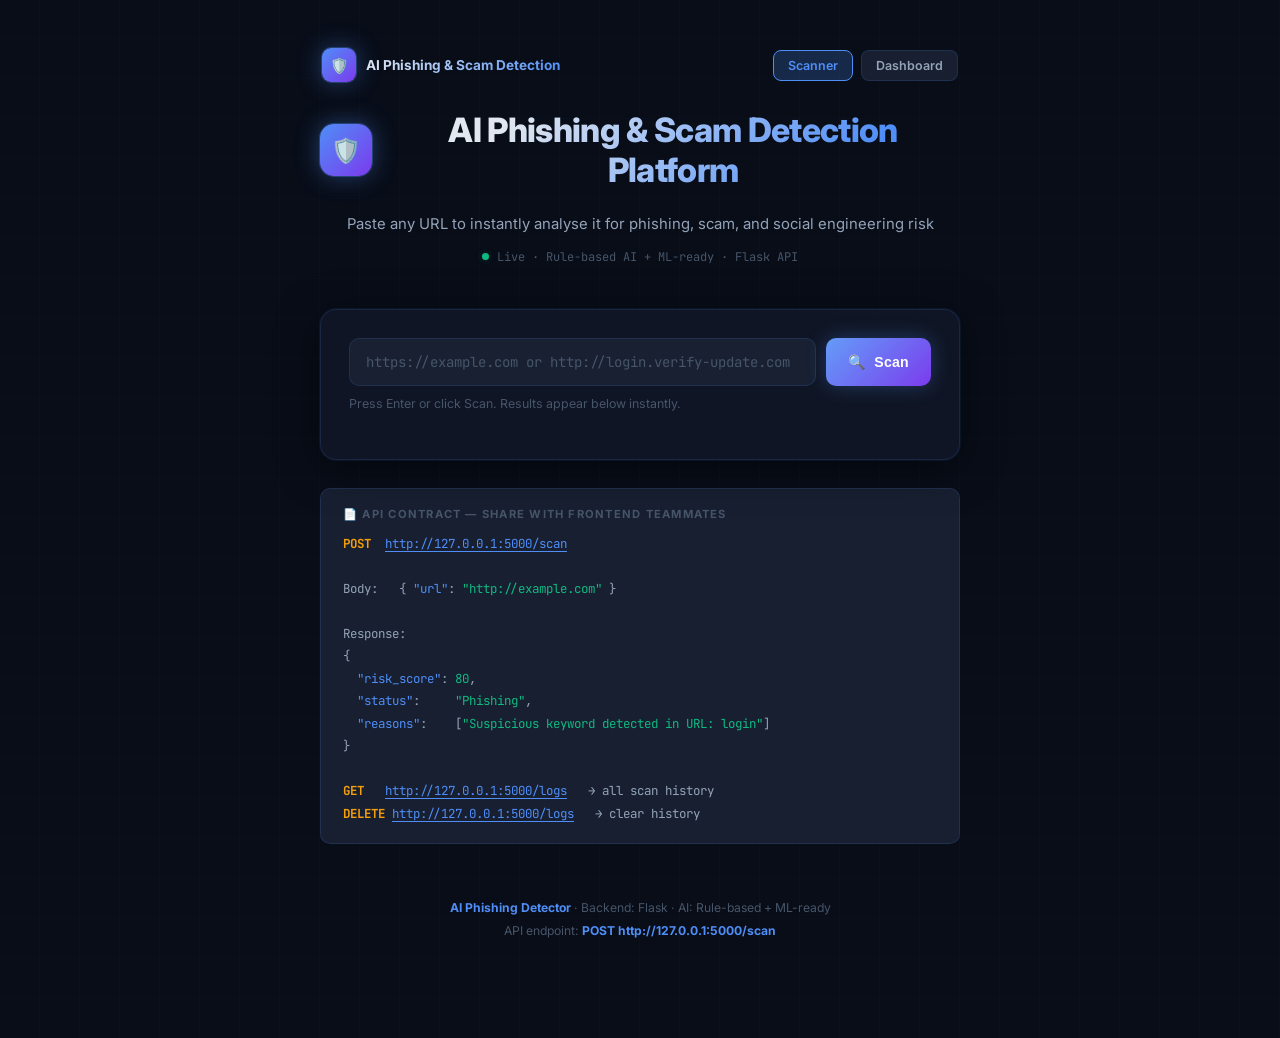
==== commit 7e117df4: "Added cybersecurity monitoring dashboard" ====
--- a/frontend/index.html
+++ b/frontend/index.html
@@ -17,6 +17,23 @@
 </head>
 
 <body>
+
+  <!-- Top navigation bar -->
+  <nav
+    style="width:100%;max-width:640px;display:flex;align-items:center;justify-content:space-between;margin-bottom:28px;padding:0 2px">
+    <div style="display:flex;align-items:center;gap:10px">
+      <div class="shield-icon" style="width:34px;height:34px;font-size:15px;border-radius:9px">🛡️</div>
+      <span
+        style="font-size:0.85rem;font-weight:700;background:linear-gradient(135deg,#e2e8f0,#4f8ef7);-webkit-background-clip:text;-webkit-text-fill-color:transparent;background-clip:text">AI
+        Phishing &amp; Scam Detection</span>
+    </div>
+    <div style="display:flex;gap:8px">
+      <a href="index.html"
+        style="font-size:0.78rem;font-weight:600;color:var(--accent);text-decoration:none;padding:7px 14px;border:1px solid var(--accent);border-radius:8px;background:var(--accent-glow)">Scanner</a>
+      <a href="dashboard.html"
+        style="font-size:0.78rem;font-weight:600;color:var(--text-dim);text-decoration:none;padding:7px 14px;border:1px solid var(--border);border-radius:8px;background:var(--surface2)">Dashboard</a>
+    </div>
+  </nav>
 
   <!-- Header -->
   <header>
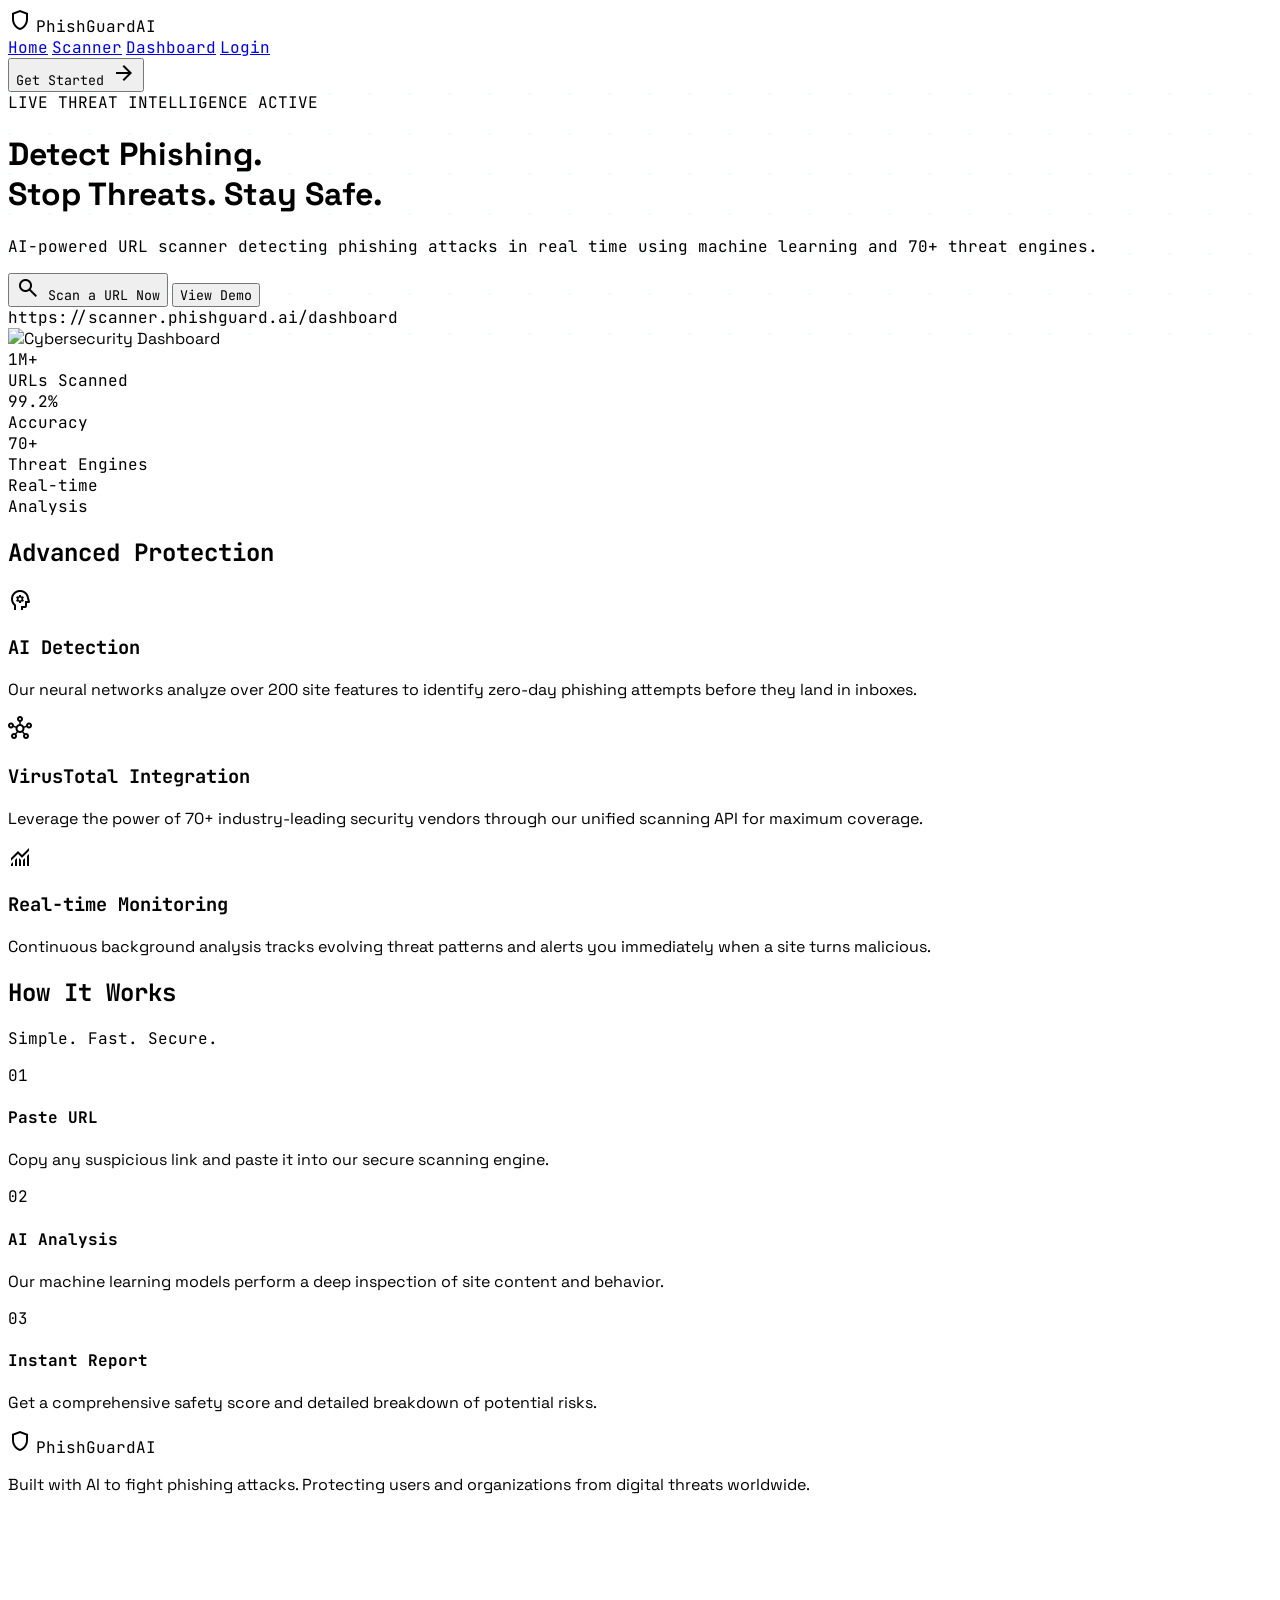
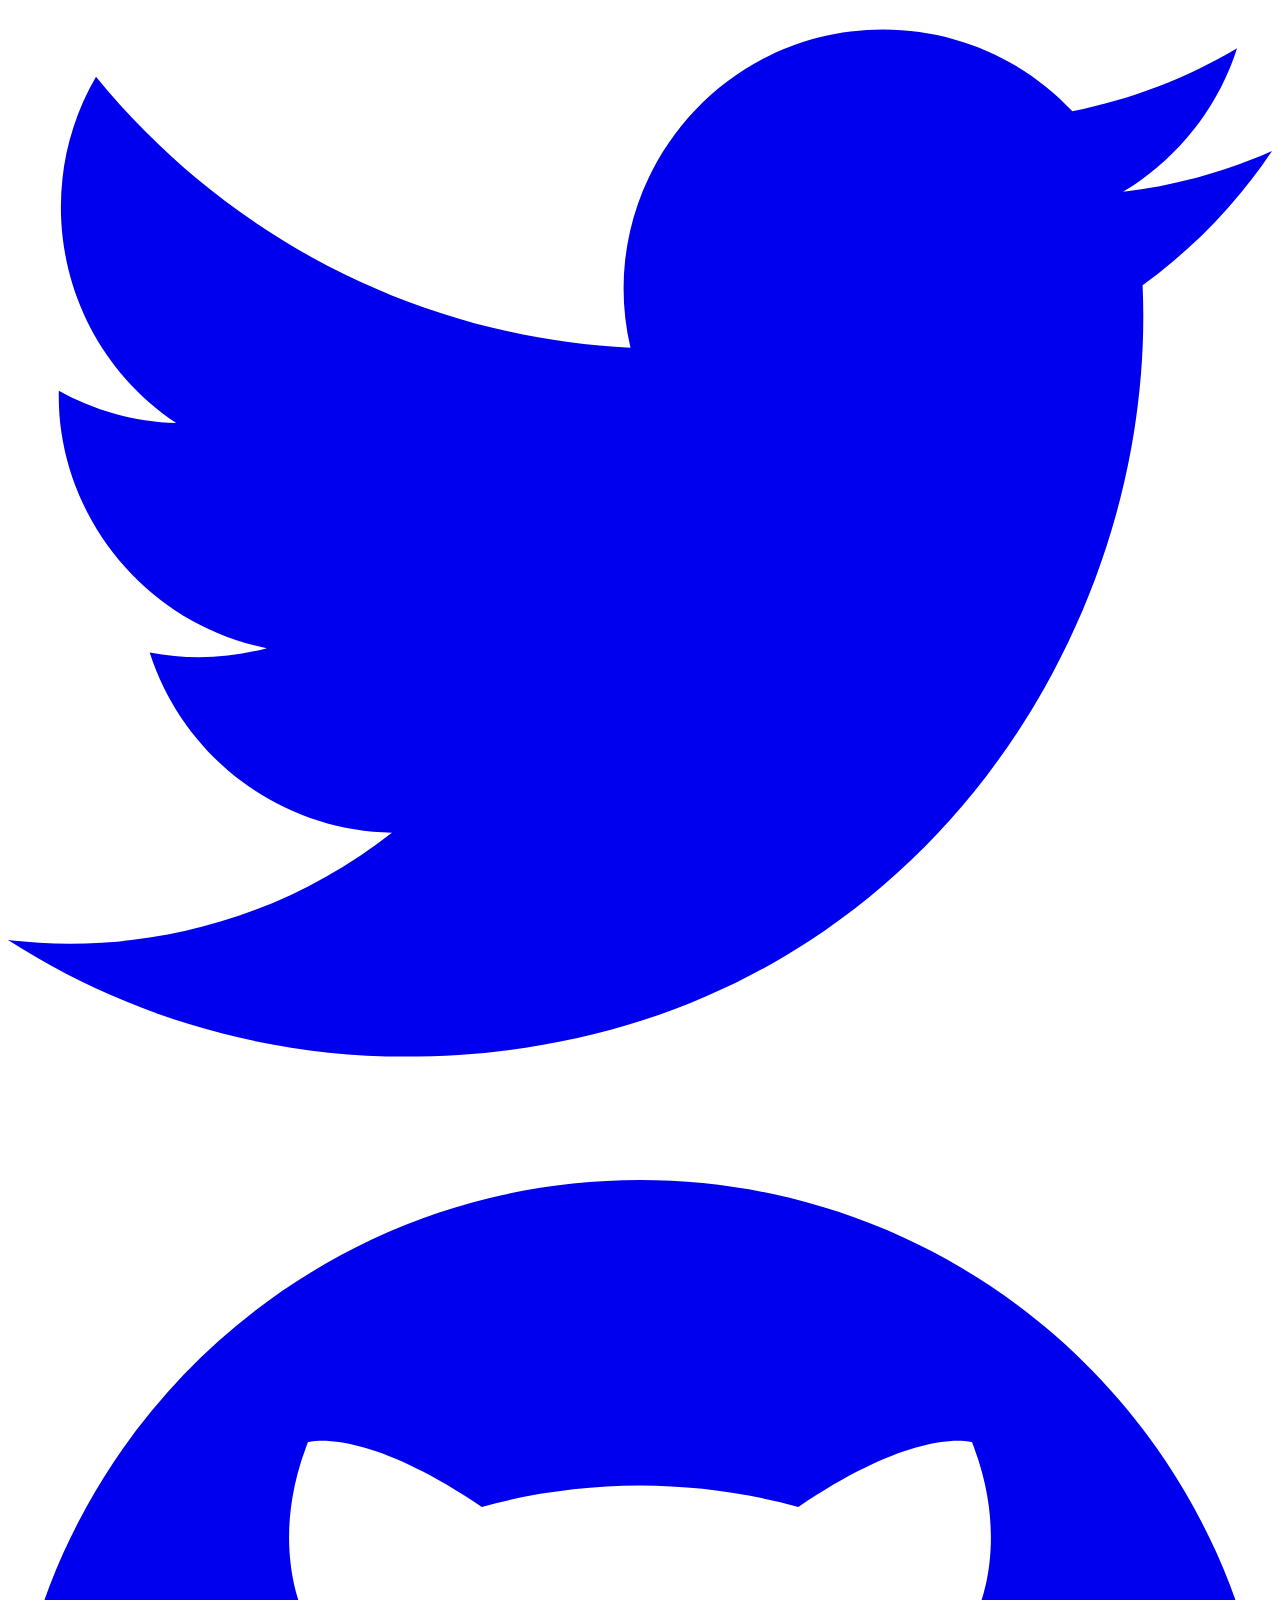
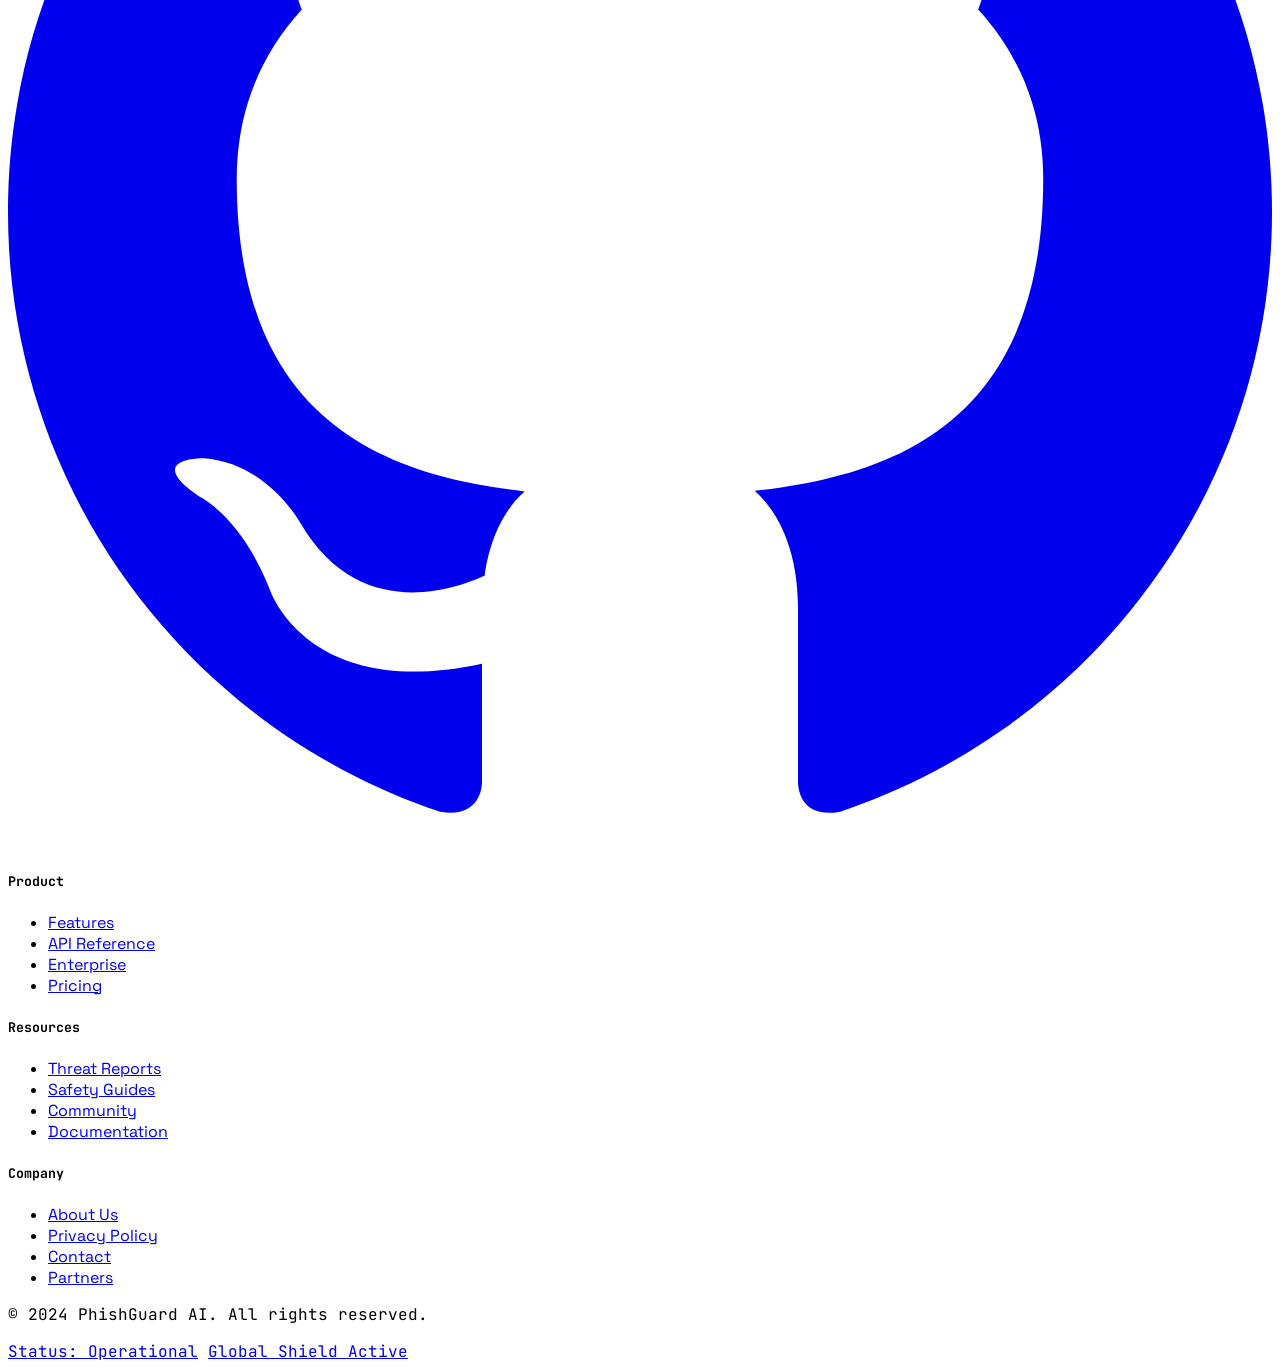
==== commit a9771c5f: "feat: complete google oauth integration, interactive threat maps, and ui polish" ====
--- a/frontend/index.html
+++ b/frontend/index.html
@@ -1,140 +1,260 @@
 <!DOCTYPE html>
-<html lang="en">
 
-<head>
-  <meta charset="UTF-8" />
-  <meta name="viewport" content="width=device-width, initial-scale=1.0" />
-  <title>AI Phishing &amp; Scam Detection Platform</title>
-  <meta name="description"
-    content="Real-time AI-powered phishing and scam URL detection. Scan any URL instantly for risk score, threat status, and detailed reasons." />
-  <link rel="preconnect" href="https://fonts.googleapis.com" />
-  <link rel="preconnect" href="https://fonts.gstatic.com" crossorigin />
-  <link
-    href="https://fonts.googleapis.com/css2?family=Inter:wght@300;400;500;600;700;800&family=JetBrains+Mono:wght@400;600&display=swap"
-    rel="stylesheet" />
-  <link rel="stylesheet" href="style.css" />
-
+<html class="dark" lang="en"><head>
+<meta charset="utf-8"/>
+<meta content="width=device-width, initial-scale=1.0" name="viewport"/>
+<title>PhishGuard AI - AI-Powered URL Protection</title>
+<script src="https://cdn.tailwindcss.com?plugins=forms,container-queries"></script>
+<link href="https://fonts.googleapis.com/css2?family=Space+Grotesk:wght@300;400;500;600;700&amp;family=JetBrains+Mono:wght@400;700&amp;display=swap" rel="stylesheet"/>
+<link href="https://fonts.googleapis.com/css2?family=Material+Symbols+Outlined:wght@100..700,0..1&amp;display=swap" rel="stylesheet"/>
+<link href="https://fonts.googleapis.com/css2?family=Material+Symbols+Outlined:wght,FILL@100..700,0..1&amp;display=swap" rel="stylesheet"/>
+<script id="tailwind-config">
+        tailwind.config = {
+            darkMode: "class",
+            theme: {
+                extend: {
+                    colors: {
+                        "primary": "#10b77f",
+                        "background-light": "#f6f8f7",
+                        "background-dark": "#10221c",
+                    },
+                    fontFamily: {
+                        "display": ["Space Grotesk", "sans-serif"],
+                        "mono": ["JetBrains Mono", "monospace"]
+                    },
+                    borderRadius: {
+                        "DEFAULT": "0.25rem",
+                        "lg": "0.5rem",
+                        "xl": "0.75rem",
+                        "full": "9999px"
+                    },
+                },
+            },
+        }
+    </script>
+<style>
+        .circuit-bg {
+            background-image: radial-gradient(circle at 2px 2px, #10b77f15 1px, transparent 0);
+            background-size: 40px 40px;
+        }
+        .hero-glow {
+            background: radial-gradient(circle at center, #10b77f20 0%, transparent 70%);
+        }
+        body {
+            font-family: 'Space Grotesk', sans-serif;
+        }
+        .mono-text {
+            font-family: 'JetBrains Mono', monospace;
+        }
+    </style>
 </head>
-
-<body>
-
-  <!-- Top navigation bar -->
-  <nav
-    style="width:100%;max-width:640px;display:flex;align-items:center;justify-content:space-between;margin-bottom:28px;padding:0 2px">
-    <div style="display:flex;align-items:center;gap:10px">
-      <div class="shield-icon" style="width:34px;height:34px;font-size:15px;border-radius:9px">🛡️</div>
-      <span
-        style="font-size:0.85rem;font-weight:700;background:linear-gradient(135deg,#e2e8f0,#4f8ef7);-webkit-background-clip:text;-webkit-text-fill-color:transparent;background-clip:text">AI
-        Phishing &amp; Scam Detection</span>
-    </div>
-    <div style="display:flex;gap:8px">
-      <a href="index.html"
-        style="font-size:0.78rem;font-weight:600;color:var(--accent);text-decoration:none;padding:7px 14px;border:1px solid var(--accent);border-radius:8px;background:var(--accent-glow)">Scanner</a>
-      <a href="dashboard.html"
-        style="font-size:0.78rem;font-weight:600;color:var(--text-dim);text-decoration:none;padding:7px 14px;border:1px solid var(--border);border-radius:8px;background:var(--surface2)">Dashboard</a>
-    </div>
-  </nav>
-
-  <!-- Header -->
-  <header>
-    <div class="logo">
-      <div class="shield-icon">🛡️</div>
-      <h1>AI Phishing &amp; Scam Detection Platform</h1>
-    </div>
-    <p>Paste any URL to instantly analyse it for phishing, scam, and social engineering risk</p>
-    <div class="node-row">
-      <span class="node-dot"></span>
-      Live · Rule-based AI + ML-ready · Flask API
-    </div>
-  </header>
-
-  <!-- Scanner card -->
-  <div class="card">
-    <div class="input-row">
-      <input id="urlInput" type="url" placeholder="https://example.com or http://login.verify-update.com"
-        autocomplete="off" spellcheck="false" />
-      <button id="scanBtn" onclick="scan()">
-        <span id="btnIcon">🔍</span>
-        <span id="btnText">Scan</span>
-      </button>
-    </div>
-    <p class="hint">Press Enter or click Scan. Results appear below instantly.</p>
-
-    <!-- Error -->
-    <div id="errorBox"></div>
-
-    <!-- Result -->
-    <div id="resultArea">
-      <hr class="divider" />
-      <div class="score-row">
-        <div>
-          <div class="reasons-label" style="margin-bottom:4px">Risk Score</div>
-          <span id="scoreNumber" class="score-number">0</span>
-          <span class="score-out-of"> / 100</span>
-        </div>
-        <span id="statusBadge" class="badge">—</span>
-      </div>
-
-      <div class="meter-track">
-        <div id="meterFill" class="meter-fill" style="width:0%"></div>
-      </div>
-
-      <p class="scanned-url">URL: <span id="scannedUrl"></span></p>
-
-      <div class="reasons-label">Why this score?</div>
-      <ul id="reasonsList"></ul>
-    </div>
-  </div>
-
-  <!-- API contract (for Tanish / frontend teammate) -->
-  <div style="width:100%;max-width:640px">
-    <div class="api-box">
-      <div class="api-title">📄 API Contract — share with frontend teammates</div>
-      <pre>
-<span class="method">POST</span>  <span class="url-c">http://127.0.0.1:5000/scan</span>
-
-Body:   { <span class="key">"url"</span>: <span class="val">"http://example.com"</span> }
-
-Response:
-{
-  <span class="key">"risk_score"</span>: <span class="val">80</span>,
-  <span class="key">"status"</span>:     <span class="val">"Phishing"</span>,
-  <span class="key">"reasons"</span>:    [<span class="val">"Suspicious keyword detected in URL: login"</span>]
-}
-
-<span class="method">GET</span>   <span class="url-c">http://127.0.0.1:5000/logs</span>   → all scan history
-<span class="method">DELETE</span> <span class="url-c">http://127.0.0.1:5000/logs</span>   → clear history</pre>
-    </div>
-  </div>
-
-  <!-- Scan history -->
-  <section id="historySection">
-    <h2>
-      Scan History
-      <span class="count-pill" id="historyCount">0 scans</span>
-    </h2>
-    <div class="card" style="padding:0;overflow:hidden">
-      <table class="history-table">
-        <thead>
-          <tr>
-            <th>URL</th>
-            <th>Score</th>
-            <th>Status</th>
-            <th>Time</th>
-          </tr>
-        </thead>
-        <tbody id="historyBody"></tbody>
-      </table>
-    </div>
-  </section>
-
-  <!-- Footer -->
-  <footer>
-    <strong>AI Phishing Detector</strong> · Backend: Flask · AI: Rule-based + ML-ready<br />
-    API endpoint: <strong>POST http://127.0.0.1:5000/scan</strong>
-  </footer>
-
-  <script src="script.js"></script>
-</body>
-
-</html>+<body class="bg-background-light dark:bg-background-dark text-slate-900 dark:text-slate-100 selection:bg-primary/30 selection:text-primary min-h-screen">
+<!-- Sticky Navbar -->
+<nav class="fixed top-0 left-0 right-0 z-50 bg-background-dark/80 backdrop-blur-md border-b border-primary/20">
+<div class="max-w-7xl mx-auto px-6 h-20 flex items-center justify-between">
+<div class="flex items-center gap-3">
+<span class="material-symbols-outlined text-primary text-3xl font-bold">shield</span>
+<span class="text-xl font-bold tracking-tight text-white mono-text">PhishGuard<span class="text-primary">AI</span></span>
+</div>
+<div class="hidden md:flex items-center gap-8">
+<a class="text-slate-300 hover:text-primary transition-colors text-sm font-medium mono-text" href="index.html">Home</a>
+<a class="text-slate-300 hover:text-primary transition-colors text-sm font-medium mono-text" href="scanner.html">Scanner</a>
+<a class="text-slate-300 hover:text-primary transition-colors text-sm font-medium mono-text" href="dashboard.html">Dashboard</a>
+<a class="text-slate-300 hover:text-primary transition-colors text-sm font-medium mono-text" href="login.html">Login</a>
+</div>
+<button onclick="window.location.href='login.html'" class="bg-primary text-background-dark px-6 py-2.5 rounded-lg font-bold text-sm hover:shadow-[0_0_20px_rgba(16,183,127,0.4)] transition-all flex items-center gap-2 mono-text">
+                Get Started
+                <span class="material-symbols-outlined text-sm">arrow_forward</span>
+</button>
+</div>
+</nav>
+<!-- Hero Section -->
+<header class="relative pt-40 pb-24 overflow-hidden circuit-bg">
+<div class="absolute inset-0 hero-glow pointer-events-none"></div>
+<div class="max-w-7xl mx-auto px-6 relative z-10 text-center">
+<div class="inline-flex items-center gap-2 px-3 py-1 rounded-full bg-primary/10 border border-primary/20 text-primary text-xs font-bold mb-8 mono-text">
+<span class="relative flex h-2 w-2">
+<span class="animate-ping absolute inline-flex h-full w-full rounded-full bg-primary opacity-75"></span>
+<span class="relative inline-flex rounded-full h-2 w-2 bg-primary"></span>
+</span>
+                LIVE THREAT INTELLIGENCE ACTIVE
+            </div>
+<h1 class="text-5xl md:text-7xl font-bold text-white mb-6 tracking-tight max-w-4xl mx-auto leading-[1.1]">
+                Detect Phishing. <br/>
+<span class="text-primary">Stop Threats.</span> Stay Safe.
+            </h1>
+<p class="text-slate-400 text-lg md:text-xl max-w-2xl mx-auto mb-10 leading-relaxed mono-text">
+                AI-powered URL scanner detecting phishing attacks in real time using machine learning and 70+ threat engines.
+            </p>
+<div class="flex flex-col sm:flex-row items-center justify-center gap-4">
+<button onclick="window.location.href='scanner.html'" class="w-full sm:w-auto bg-primary text-background-dark px-8 py-4 rounded-xl font-bold text-lg hover:shadow-[0_0_30px_rgba(16,183,127,0.5)] transition-all flex items-center justify-center gap-3 mono-text">
+<span class="material-symbols-outlined">search</span>
+                    Scan a URL Now
+                </button>
+<button onclick="window.location.href='scanner.html'" class="w-full sm:w-auto border border-slate-700 bg-slate-800/50 text-white px-8 py-4 rounded-xl font-bold text-lg hover:bg-slate-800 transition-all mono-text">
+                    View Demo
+                </button>
+</div>
+<!-- Dashboard Preview -->
+<div class="mt-20 relative max-w-5xl mx-auto">
+<div class="absolute -inset-1 bg-gradient-to-r from-primary/20 to-transparent rounded-xl blur-lg"></div>
+<div class="relative bg-slate-900 border border-slate-800 rounded-xl overflow-hidden shadow-2xl">
+<div class="bg-slate-800/50 px-4 py-2 flex items-center gap-2 border-b border-slate-700">
+<div class="flex gap-1.5">
+<div class="w-3 h-3 rounded-full bg-red-500/50"></div>
+<div class="w-3 h-3 rounded-full bg-yellow-500/50"></div>
+<div class="w-3 h-3 rounded-full bg-green-500/50"></div>
+</div>
+<div class="bg-slate-900 px-3 py-1 rounded text-[10px] text-slate-500 mono-text mx-auto">https://scanner.phishguard.ai/dashboard</div>
+</div>
+<img alt="Cybersecurity Dashboard" class="w-full h-auto opacity-80" data-alt="Cybersecurity analytics dashboard showing threat detection graphs" src="https://lh3.googleusercontent.com/aida-public/[base64]"/>
+</div>
+</div>
+</div>
+</header>
+<!-- Stats Bar -->
+<section class="border-y border-primary/10 bg-primary/5 py-12 relative overflow-hidden">
+<div class="max-w-7xl mx-auto px-6">
+<div class="grid grid-cols-2 md:grid-cols-4 gap-8">
+<div class="text-center">
+<div class="text-3xl font-bold text-white mb-1 mono-text">1M+</div>
+<div class="text-slate-500 text-xs uppercase tracking-widest mono-text">URLs Scanned</div>
+</div>
+<div class="text-center">
+<div class="text-3xl font-bold text-primary mb-1 mono-text">99.2%</div>
+<div class="text-slate-500 text-xs uppercase tracking-widest mono-text">Accuracy</div>
+</div>
+<div class="text-center">
+<div class="text-3xl font-bold text-white mb-1 mono-text">70+</div>
+<div class="text-slate-500 text-xs uppercase tracking-widest mono-text">Threat Engines</div>
+</div>
+<div class="text-center">
+<div class="text-3xl font-bold text-primary mb-1 mono-text">Real-time</div>
+<div class="text-slate-500 text-xs uppercase tracking-widest mono-text">Analysis</div>
+</div>
+</div>
+</div>
+</section>
+<!-- Features Section -->
+<section class="py-24 max-w-7xl mx-auto px-6">
+<div class="mb-16">
+<h2 class="text-3xl md:text-4xl font-bold text-white mb-4 mono-text">Advanced Protection</h2>
+<div class="h-1 w-20 bg-primary"></div>
+</div>
+<div class="grid md:grid-cols-3 gap-6">
+<!-- Card 1 -->
+<div class="group p-8 rounded-xl bg-slate-900/50 border border-slate-800 hover:border-primary/50 transition-all duration-300">
+<div class="w-12 h-12 rounded-lg bg-primary/10 flex items-center justify-center mb-6 group-hover:scale-110 transition-transform">
+<span class="material-symbols-outlined text-primary text-3xl">psychology</span>
+</div>
+<h3 class="text-xl font-bold text-white mb-3 mono-text">AI Detection</h3>
+<p class="text-slate-400 leading-relaxed">Our neural networks analyze over 200 site features to identify zero-day phishing attempts before they land in inboxes.</p>
+</div>
+<!-- Card 2 -->
+<div class="group p-8 rounded-xl bg-slate-900/50 border border-slate-800 hover:border-primary/50 transition-all duration-300">
+<div class="w-12 h-12 rounded-lg bg-primary/10 flex items-center justify-center mb-6 group-hover:scale-110 transition-transform">
+<span class="material-symbols-outlined text-primary text-3xl">hub</span>
+</div>
+<h3 class="text-xl font-bold text-white mb-3 mono-text">VirusTotal Integration</h3>
+<p class="text-slate-400 leading-relaxed">Leverage the power of 70+ industry-leading security vendors through our unified scanning API for maximum coverage.</p>
+</div>
+<!-- Card 3 -->
+<div class="group p-8 rounded-xl bg-slate-900/50 border border-slate-800 hover:border-primary/50 transition-all duration-300">
+<div class="w-12 h-12 rounded-lg bg-primary/10 flex items-center justify-center mb-6 group-hover:scale-110 transition-transform">
+<span class="material-symbols-outlined text-primary text-3xl">monitoring</span>
+</div>
+<h3 class="text-xl font-bold text-white mb-3 mono-text">Real-time Monitoring</h3>
+<p class="text-slate-400 leading-relaxed">Continuous background analysis tracks evolving threat patterns and alerts you immediately when a site turns malicious.</p>
+</div>
+</div>
+</section>
+<!-- How It Works Section -->
+<section class="py-24 bg-slate-900/30">
+<div class="max-w-7xl mx-auto px-6">
+<div class="text-center mb-20">
+<h2 class="text-4xl font-bold text-white mb-4 mono-text">How It Works</h2>
+<p class="text-slate-500 mono-text">Simple. Fast. Secure.</p>
+</div>
+<div class="grid md:grid-cols-3 gap-12 relative">
+<!-- Step 1 -->
+<div class="relative text-center">
+<div class="w-16 h-16 rounded-full bg-background-dark border-2 border-primary flex items-center justify-center mx-auto mb-6 text-2xl font-bold text-primary mono-text">01</div>
+<h4 class="text-xl font-bold text-white mb-3 mono-text">Paste URL</h4>
+<p class="text-slate-400">Copy any suspicious link and paste it into our secure scanning engine.</p>
+<div class="hidden md:block absolute top-8 left-[60%] w-[80%] h-[2px] bg-gradient-to-r from-primary/30 to-transparent"></div>
+</div>
+<!-- Step 2 -->
+<div class="relative text-center">
+<div class="w-16 h-16 rounded-full bg-background-dark border-2 border-primary flex items-center justify-center mx-auto mb-6 text-2xl font-bold text-primary mono-text">02</div>
+<h4 class="text-xl font-bold text-white mb-3 mono-text">AI Analysis</h4>
+<p class="text-slate-400">Our machine learning models perform a deep inspection of site content and behavior.</p>
+<div class="hidden md:block absolute top-8 left-[60%] w-[80%] h-[2px] bg-gradient-to-r from-primary/30 to-transparent"></div>
+</div>
+<!-- Step 3 -->
+<div class="relative text-center">
+<div class="w-16 h-16 rounded-full bg-background-dark border-2 border-primary flex items-center justify-center mx-auto mb-6 text-2xl font-bold text-primary mono-text">03</div>
+<h4 class="text-xl font-bold text-white mb-3 mono-text">Instant Report</h4>
+<p class="text-slate-400">Get a comprehensive safety score and detailed breakdown of potential risks.</p>
+</div>
+</div>
+</div>
+</section>
+<!-- Footer -->
+<footer class="border-t border-slate-800 pt-20 pb-10 bg-background-dark">
+<div class="max-w-7xl mx-auto px-6">
+<div class="grid grid-cols-1 md:grid-cols-4 gap-12 mb-16">
+<div class="col-span-1 md:col-span-1">
+<div class="flex items-center gap-3 mb-6">
+<span class="material-symbols-outlined text-primary text-2xl font-bold">shield</span>
+<span class="text-lg font-bold tracking-tight text-white mono-text">PhishGuard<span class="text-primary">AI</span></span>
+</div>
+<p class="text-slate-500 text-sm leading-relaxed mb-6">
+                        Built with AI to fight phishing attacks. Protecting users and organizations from digital threats worldwide.
+                    </p>
+<div class="flex gap-4">
+<a class="w-8 h-8 rounded bg-slate-800 flex items-center justify-center text-slate-400 hover:text-primary transition-colors" href="#">
+<svg class="w-4 h-4" fill="currentColor" viewbox="0 0 24 24"><path d="M24 4.557c-.883.392-1.832.656-2.828.775 1.017-.609 1.798-1.574 2.165-2.724-.951.564-2.005.974-3.127 1.195-.897-.957-2.178-1.555-3.594-1.555-3.179 0-5.515 2.966-4.797 6.045-4.091-.205-7.719-2.165-10.148-5.144-1.29 2.213-.669 5.108 1.523 6.574-.806-.026-1.566-.247-2.229-.616-.054 2.281 1.581 4.415 3.949 4.89-.693.188-1.452.232-2.224.084.626 1.956 2.444 3.379 4.6 3.419-2.07 1.623-4.678 2.348-7.29 2.04 2.179 1.397 4.768 2.212 7.548 2.212 9.142 0 14.307-7.721 13.995-14.646.962-.695 1.797-1.562 2.457-2.549z"></path></svg>
+</a>
+<a class="w-8 h-8 rounded bg-slate-800 flex items-center justify-center text-slate-400 hover:text-primary transition-colors" href="#">
+<svg class="w-4 h-4" fill="currentColor" viewbox="0 0 24 24"><path d="M12 0c-6.626 0-12 5.373-12 12 0 5.302 3.438 9.8 8.207 11.387.599.111.793-.261.793-.577v-2.234c-3.338.726-4.033-1.416-4.033-1.416-.546-1.387-1.333-1.756-1.333-1.756-1.089-.745.083-.729.083-.729 1.205.084 1.839 1.237 1.839 1.237 1.07 1.834 2.807 1.304 3.492.997.107-.775.418-1.305.762-1.604-2.665-.305-5.467-1.334-5.467-5.931 0-1.311.469-2.381 1.236-3.221-.124-.303-.535-1.524.117-3.176 0 0 1.008-.322 3.301 1.23.957-.266 1.983-.399 3.003-.404 1.02.005 2.047.138 3.006.404 2.291-1.552 3.297-1.23 3.297-1.23.653 1.653.242 2.874.118 3.176.77.84 1.235 1.911 1.235 3.221 0 4.609-2.807 5.624-5.479 5.921.43.372.823 1.102.823 2.222v3.293c0 .319.192.694.801.576 4.765-1.589 8.199-6.086 8.199-11.386 0-6.627-5.373-12-12-12z"></path></svg>
+</a>
+</div>
+</div>
+<div>
+<h5 class="text-white font-bold mb-6 mono-text">Product</h5>
+<ul class="space-y-4 text-sm text-slate-500">
+<li><a class="hover:text-primary transition-colors" href="#">Features</a></li>
+<li><a class="hover:text-primary transition-colors" href="#">API Reference</a></li>
+<li><a class="hover:text-primary transition-colors" href="#">Enterprise</a></li>
+<li><a class="hover:text-primary transition-colors" href="#">Pricing</a></li>
+</ul>
+</div>
+<div>
+<h5 class="text-white font-bold mb-6 mono-text">Resources</h5>
+<ul class="space-y-4 text-sm text-slate-500">
+<li><a class="hover:text-primary transition-colors" href="#">Threat Reports</a></li>
+<li><a class="hover:text-primary transition-colors" href="#">Safety Guides</a></li>
+<li><a class="hover:text-primary transition-colors" href="#">Community</a></li>
+<li><a class="hover:text-primary transition-colors" href="#">Documentation</a></li>
+</ul>
+</div>
+<div>
+<h5 class="text-white font-bold mb-6 mono-text">Company</h5>
+<ul class="space-y-4 text-sm text-slate-500">
+<li><a class="hover:text-primary transition-colors" href="#">About Us</a></li>
+<li><a class="hover:text-primary transition-colors" href="#">Privacy Policy</a></li>
+<li><a class="hover:text-primary transition-colors" href="#">Contact</a></li>
+<li><a class="hover:text-primary transition-colors" href="#">Partners</a></li>
+</ul>
+</div>
+</div>
+<div class="flex flex-col md:flex-row justify-between items-center gap-6 pt-10 border-t border-slate-800 text-xs text-slate-600 mono-text">
+<p>© 2024 PhishGuard AI. All rights reserved.</p>
+<div class="flex gap-8">
+<a class="hover:text-primary" href="#">Status: Operational</a>
+<a class="hover:text-primary" href="#">Global Shield Active</a>
+</div>
+</div>
+</div>
+</footer>
+</body></html>
